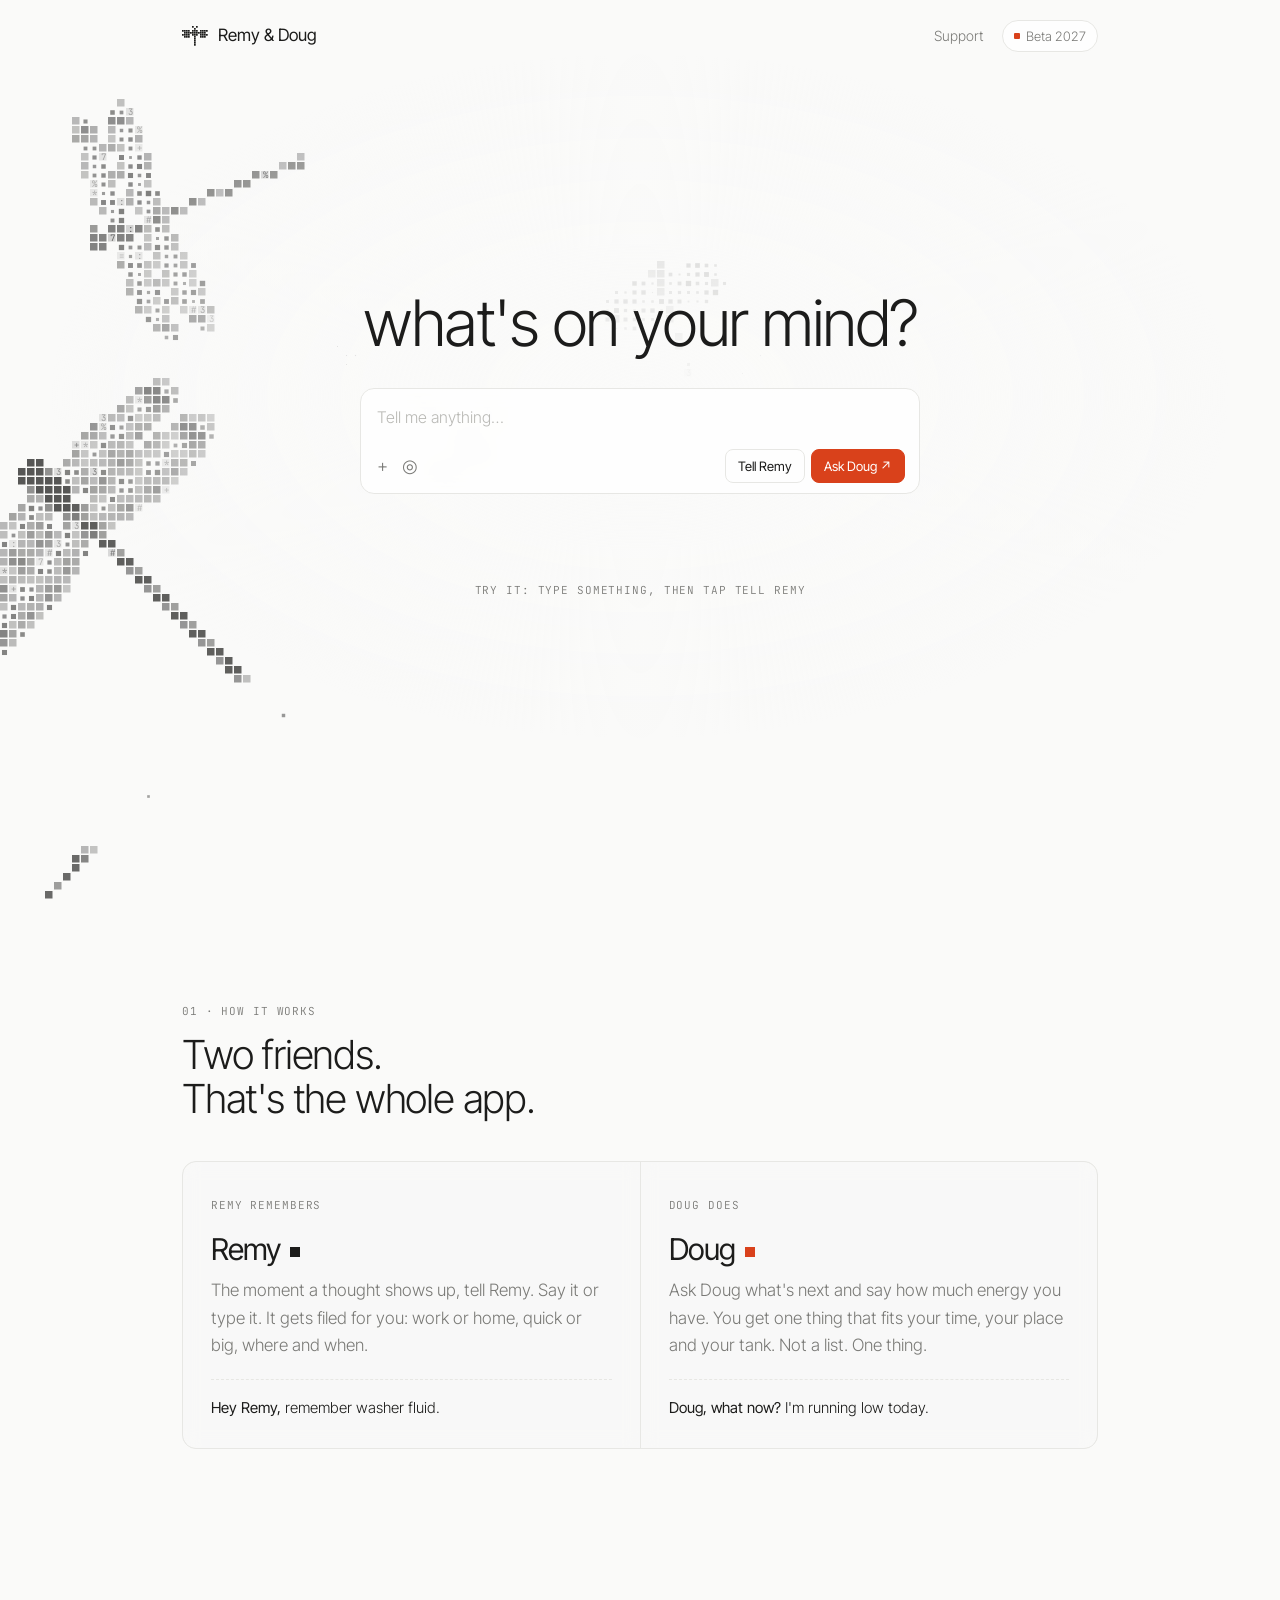
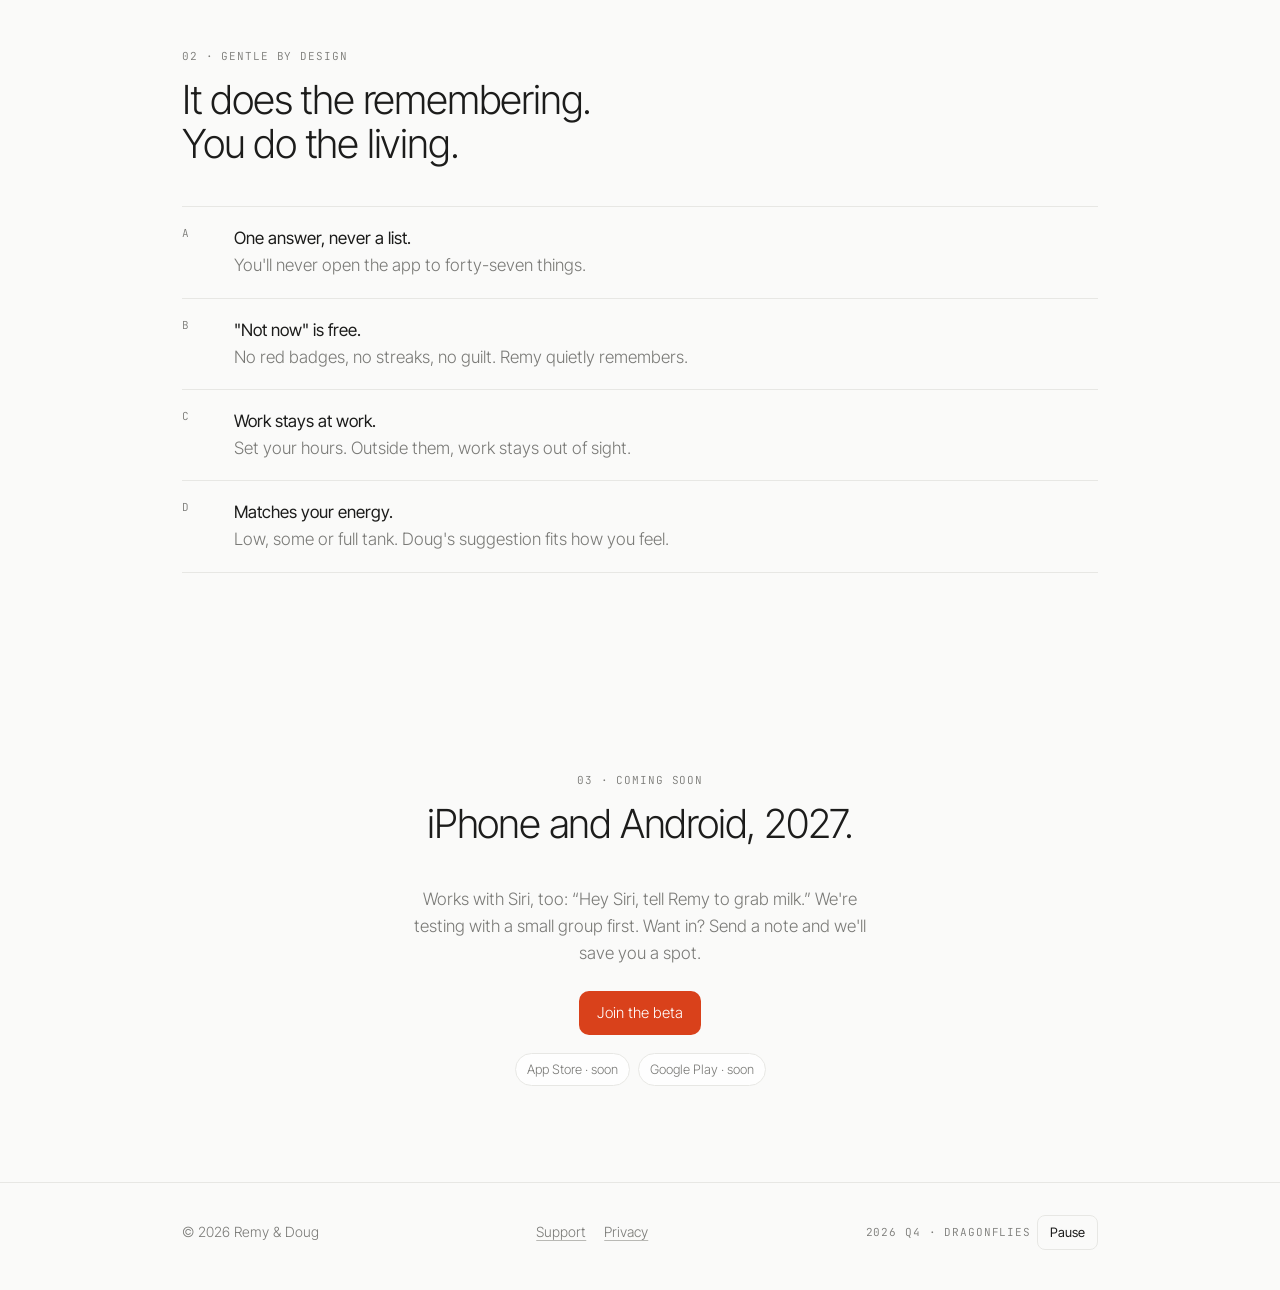
==== index.html @ 85ab2c06 "Remy & Doug website: pixel dragonfly home, privacy and support pages Co-Authored-By: Claude Opus 5.5" ====
<!doctype html>
<html lang="en">
<head>
  <meta charset="utf-8">
  <meta name="viewport" content="width=device-width, initial-scale=1">
  <title>Remy & Doug</title>
  <meta name="description" content="Remy remembers, Doug does. A gentle assistant for busy brains: tell Remy anything, ask Doug for the one thing to do right now.">
  <meta property="og:title" content="Remy & Doug">
  <meta property="og:description" content="Remy remembers, Doug does. A gentle assistant for busy brains: tell Remy anything, ask Doug for the one thing to do right now.">
  <meta property="og:url" content="https://remyanddoug.com/">
  <link rel="canonical" href="https://remyanddoug.com/">
  <meta name="theme-color" content="#FAFAF9" media="(prefers-color-scheme: light)">
  <meta name="theme-color" content="#111111" media="(prefers-color-scheme: dark)">
  <link rel="icon" href="favicon.svg" type="image/svg+xml">
  <link rel="apple-touch-icon" href="apple-touch-icon.png">
  <link rel="preconnect" href="https://fonts.googleapis.com">
  <link rel="preconnect" href="https://fonts.gstatic.com" crossorigin>
  <link href="https://fonts.googleapis.com/css2?family=Inter+Tight:wght@300;400;500&family=JetBrains+Mono:wght@400&display=swap" rel="stylesheet">
  <link rel="stylesheet" href="style.css">
</head>
<body>
  <canvas id="sea" aria-hidden="true"></canvas>
  <div class="glow" aria-hidden="true"></div>

  <div class="page">
    <header>
      <div class="wrap">
        <a class="logo" href="./"><svg class="mark" viewBox="0 0 13 10" aria-hidden="true"><rect x="5" y="0" width=".86" height=".86"/><rect x="7" y="0" width=".86" height=".86"/><rect x="6" y="1" width=".86" height=".86"/><rect x="0" y="2" width=".86" height=".86"/><rect x="1" y="2" width=".86" height=".86"/><rect x="2" y="2" width=".86" height=".86"/><rect x="3" y="2" width=".86" height=".86"/><rect x="5" y="2" width=".86" height=".86"/><rect x="6" y="2" width=".86" height=".86"/><rect x="7" y="2" width=".86" height=".86"/><rect x="9" y="2" width=".86" height=".86"/><rect x="10" y="2" width=".86" height=".86"/><rect x="11" y="2" width=".86" height=".86"/><rect x="12" y="2" width=".86" height=".86"/><rect x="1" y="3" width=".86" height=".86"/><rect x="2" y="3" width=".86" height=".86"/><rect x="3" y="3" width=".86" height=".86"/><rect x="4" y="3" width=".86" height=".86"/><rect x="5" y="3" width=".86" height=".86"/><rect x="6" y="3" width=".86" height=".86"/><rect x="7" y="3" width=".86" height=".86"/><rect x="8" y="3" width=".86" height=".86"/><rect x="9" y="3" width=".86" height=".86"/><rect x="10" y="3" width=".86" height=".86"/><rect x="11" y="3" width=".86" height=".86"/><rect x="0" y="4" width=".86" height=".86"/><rect x="1" y="4" width=".86" height=".86"/><rect x="2" y="4" width=".86" height=".86"/><rect x="3" y="4" width=".86" height=".86"/><rect x="5" y="4" width=".86" height=".86"/><rect x="6" y="4" width=".86" height=".86"/><rect x="7" y="4" width=".86" height=".86"/><rect x="9" y="4" width=".86" height=".86"/><rect x="10" y="4" width=".86" height=".86"/><rect x="11" y="4" width=".86" height=".86"/><rect x="12" y="4" width=".86" height=".86"/><rect x="1" y="5" width=".86" height=".86"/><rect x="2" y="5" width=".86" height=".86"/><rect x="3" y="5" width=".86" height=".86"/><rect x="6" y="5" width=".86" height=".86"/><rect x="9" y="5" width=".86" height=".86"/><rect x="10" y="5" width=".86" height=".86"/><rect x="11" y="5" width=".86" height=".86"/><rect x="6" y="6" width=".86" height=".86"/><rect x="6" y="7" width=".86" height=".86"/><rect x="6" y="8" width=".86" height=".86"/><rect x="6" y="9" width=".86" height=".86"/></svg><span>Remy &amp; Doug</span></a>
        <nav class="nav" aria-label="Main"><a href="support.html">Support</a><a class="pill" href="./#soon"><span class="dot"></span>Beta 2027</a></nav>
      </div>
    </header>

    <main>
      <div class="wrap hero">
        <h1>what's on your mind?</h1>
        <form class="ask" id="ask" autocomplete="off">
          <label for="thought" style="position:absolute;left:-9999px">Your thought</label>
          <input id="thought" maxlength="120" placeholder="Tell me anything…">
          <div class="row">
            <div class="tools" aria-hidden="true"><span>+</span><span>◎</span></div>
            <div class="btns">
              <button type="submit">Tell Remy</button>
              <button type="button" class="go" id="goBtn">Ask Doug ↗</button>
            </div>
          </div>
        </form>
        <div class="reply" id="reply" aria-live="polite"></div>
        <p class="mono hint">Try it: type something, then tap Tell Remy</p>
      </div>

      <section>
        <div class="wrap">
          <span class="mono">01 · How it works</span>
          <h2>Two friends.<br>That's the whole app.</h2>
          <div class="duo">
            <div class="add-word">
              <span class="mono">Remy remembers</span>
              <h3>Remy<span class="tick"></span></h3>
              <p>The moment a thought shows up, tell Remy. Say it or type it. It gets filed for you: work or home, quick or big, where and when.</p>
              <div class="say"><b>Hey Remy,</b> remember washer fluid.</div>
            </div>
            <div class="go-word">
              <span class="mono">Doug does</span>
              <h3>Doug<span class="tick"></span></h3>
              <p>Ask Doug what's next and say how much energy you have. You get one thing that fits your time, your place and your tank. Not a list. One thing.</p>
              <div class="say"><b>Doug, what now?</b> I'm running low today.</div>
            </div>
          </div>
        </div>
      </section>

      <section>
        <div class="wrap">
          <span class="mono">02 · Gentle by design</span>
          <h2>It does the remembering.<br>You do the living.</h2>
          <ul class="rules">
            <li><span class="mono">a</span><div><strong>One answer, never a list.</strong><span class="d">You'll never open the app to forty-seven things.</span></div></li>
            <li><span class="mono">b</span><div><strong>"Not now" is free.</strong><span class="d">No red badges, no streaks, no guilt. Remy quietly remembers.</span></div></li>
            <li><span class="mono">c</span><div><strong>Work stays at work.</strong><span class="d">Set your hours. Outside them, work stays out of sight.</span></div></li>
            <li><span class="mono">d</span><div><strong>Matches your energy.</strong><span class="d">Low, some or full tank. Doug's suggestion fits how you feel.</span></div></li>
          </ul>
        </div>
      </section>

      <section class="soon" id="soon">
        <div class="wrap">
          <span class="mono">03 · Coming soon</span>
          <h2>iPhone and Android, 2027.</h2>
          <p>Works with Siri, too: “Hey Siri, tell Remy to grab milk.” We're testing with a small group first. Want in? Send a note and we'll save you a spot.</p>
          <a class="go" href="mailto:hello@remyanddoug.com?subject=Beta">Join the beta</a>
          <div class="stores"><span class="pill">App Store · soon</span><span class="pill">Google Play · soon</span></div>
        </div>
      </section>
    </main>

    <footer>
      <div class="wrap">
        <span>© 2026 Remy &amp; Doug</span>
        <nav><a href="support.html">Support</a><a href="privacy.html">Privacy</a></nav>
        <div class="controls"><span class="mono" id="season"></span><button type="button" id="pause" aria-pressed="false">Pause</button></div>
      </div>
    </footer>
  </div>

  <script src="art/dragonflies.js"></script>
  <script src="js/sea.js"></script>
  <script>
  // Try-it demo
  const tucked = [];
  const starters = ['Water the basil', 'Reply to Sam’s text', 'Put the laundry in the dryer', 'Find the library book'];
  const reply = document.getElementById('reply');
  const input = document.getElementById('thought');
  const say = (html) => { reply.innerHTML = html; };
  const esc = (s) => s.replace(/[&<>"]/g, c => ({ '&': '&amp;', '<': '&lt;', '>': '&gt;', '"': '&quot;' }[c]));
  const ask = document.getElementById('ask');
  ask.addEventListener('submit', (e) => {
    e.preventDefault();
    const t = input.value.trim();
    if (!t) { input.focus(); return; }
    tucked.push(t);
    input.value = '';
    window.sea && sea.burst(ask);
    say(`<p>Remy’s got it: “${esc(t)}”. Nothing else to do.</p>`);
  });
  document.getElementById('goBtn').addEventListener('click', () => {
    const pool = tucked.length ? tucked : starters;
    const pick = pool[Math.floor(Math.random() * pool.length)];
    say(`<p>Doug says: right now, just this.</p><p class="one">${esc(pick)}</p>`);
  });

  if (window.ART) document.getElementById('season').textContent = `${ART.season} · ${ART.name}`;
  const pauseBtn = document.getElementById('pause');
  pauseBtn.addEventListener('click', () => {
    const p = pauseBtn.getAttribute('aria-pressed') !== 'true';
    pauseBtn.setAttribute('aria-pressed', p);
    pauseBtn.textContent = p ? 'Play' : 'Pause';
    window.sea && sea.setPaused(p);
  });
  </script>
</body>
</html>
---- style.css ----
:root {
  --bg: #FAFAF9;
  --ink: #1C1C1B;
  --soft: #7A7A77;
  --faint: #B9B9B5;
  --line: #E7E7E4;
  --card: rgba(255, 255, 255, 0.72);
  --pixel: 28, 28, 27;
  --glow: 250, 250, 249;
  --accent: #D9411B;
  --accent-ink: #FFFFFF;
  --max: 980px;
  color-scheme: light;
}
@media (prefers-color-scheme: dark) {
  :root:not([data-theme="light"]) {
    --bg: #111111;
    --ink: #EDEDEA;
    --soft: #8E8E8A;
    --faint: #4A4A47;
    --line: #262625;
    --card: rgba(24, 24, 23, 0.72);
    --pixel: 236, 236, 232;
    --glow: 17, 17, 17;
    --accent: #F2552B;
    color-scheme: dark;
  }
}
:root[data-theme="dark"] {
  --bg: #111111;
  --ink: #EDEDEA;
  --soft: #8E8E8A;
  --faint: #4A4A47;
  --line: #262625;
  --card: rgba(24, 24, 23, 0.72);
  --pixel: 236, 236, 232;
  --glow: 17, 17, 17;
  --accent: #F2552B;
  color-scheme: dark;
}

* { box-sizing: border-box; }
html { -webkit-text-size-adjust: 100%; }
body {
  margin: 0;
  background: var(--bg);
  color: var(--ink);
  font: 300 17px/1.6 "Inter Tight", ui-sans-serif, -apple-system, sans-serif;
  overflow-x: hidden;
}
.mono { font-family: "JetBrains Mono", ui-monospace, monospace; font-size: 11px; letter-spacing: 0.08em; text-transform: uppercase; color: var(--soft); }
a { color: inherit; text-underline-offset: 3px; text-decoration-color: var(--faint); }
:focus-visible { outline: 2px solid var(--accent); outline-offset: 3px; border-radius: 6px; }

/* Background sea */
#sea { position: fixed; inset: 0; z-index: 0; pointer-events: none; }
.glow {
  position: fixed; inset: 0; z-index: 1; pointer-events: none;
  background: radial-gradient(ellipse 46% 38% at 50% 44%, rgba(var(--glow), 0.96) 0%, rgba(var(--glow), 0.75) 45%, rgba(var(--glow), 0) 100%);
}
.page { position: relative; z-index: 2; }
.wrap { max-width: var(--max); margin: 0 auto; padding: 0 16px; }
@media (min-width: 700px) { .wrap { padding: 0 32px; } }

/* Header */
header .wrap { display: flex; align-items: center; justify-content: space-between; height: 72px; }
.logo { display: flex; align-items: center; gap: 10px; font-weight: 400; font-size: 17px; text-decoration: none; }
.logo svg { width: 26px; height: 20px; }
.logo svg rect { fill: var(--ink); }
.pill {
  display: inline-flex; align-items: center; gap: 6px; padding: 5px 11px;
  border: 1px solid var(--line); border-radius: 999px; background: var(--card);
  backdrop-filter: blur(6px); -webkit-backdrop-filter: blur(6px);
  font-size: 13px; color: var(--soft); text-decoration: none;
}
.pill .dot { width: 6px; height: 6px; border-radius: 1px; background: var(--accent); }

/* Hero */
.hero { min-height: calc(100svh - 72px); display: flex; flex-direction: column; align-items: center; justify-content: center; text-align: center; padding-bottom: 72px; }
h1 { font-weight: 300; font-size: clamp(38px, 7vw, 64px); line-height: 1.05; letter-spacing: -0.035em; margin: 0 0 32px; }
.ask {
  width: 100%; max-width: 560px; text-align: left;
  border: 1px solid var(--line); border-radius: 14px; background: var(--card);
  backdrop-filter: blur(8px); -webkit-backdrop-filter: blur(8px);
  padding: 14px 14px 10px;
}
.ask input {
  width: 100%; border: 0; background: transparent; color: var(--ink);
  font: inherit; font-size: 16px; padding: 2px 2px 18px; outline: none;
}
.ask input::placeholder { color: var(--faint); }
.ask .row { display: flex; align-items: center; justify-content: space-between; gap: 8px; }
.ask .tools { display: flex; gap: 14px; color: var(--soft); font-size: 18px; padding-left: 2px; }
.ask .tools span { cursor: default; line-height: 1; }
.ask .btns { display: flex; gap: 6px; }
button {
  font: inherit; font-size: 13px; font-weight: 400; cursor: pointer;
  border: 1px solid var(--line); background: transparent; color: var(--ink);
  border-radius: 8px; padding: 6px 12px; transition: background .15s, border-color .15s;
}
button:hover { border-color: var(--faint); }
.go { background: var(--accent); border-color: var(--accent); color: var(--accent-ink); }
.go:hover { filter: brightness(1.05); }
.reply { min-height: 64px; margin-top: 16px; max-width: 560px; width: 100%; }
.reply p { margin: 0; color: var(--soft); font-size: 15px; animation: rise .5s ease both; }
.reply .one { color: var(--ink); font-size: 19px; margin-top: 2px; }
@keyframes rise { from { opacity: 0; transform: translateY(6px); } to { opacity: 1; transform: none; } }
.hint { margin-top: 8px; }

/* Sections */
section { padding: 96px 0; }
h2 { font-weight: 300; font-size: clamp(28px, 4.4vw, 40px); letter-spacing: -0.03em; line-height: 1.1; margin: 10px 0 40px; }
.duo { display: grid; gap: 1px; background: var(--line); border: 1px solid var(--line); border-radius: 14px; overflow: hidden; }
@media (min-width: 760px) { .duo { grid-template-columns: 1fr 1fr; } }
.duo > div { background: var(--card); backdrop-filter: blur(8px); -webkit-backdrop-filter: blur(8px); padding: 28px; }
.duo h3 { font-weight: 400; font-size: 30px; letter-spacing: -0.03em; margin: 8px 0 4px; }
.duo h3 .tick { display: inline-block; width: 10px; height: 10px; margin-left: 10px; vertical-align: middle; background: var(--ink); }
.duo .go-word .tick { background: var(--accent); }
.duo p { margin: 0; color: var(--soft); }
.say { margin-top: 20px; padding-top: 16px; border-top: 1px dashed var(--line); font-size: 15px; }
.say b { font-weight: 400; color: var(--ink); }

.rules { list-style: none; padding: 0; margin: 0; border-top: 1px solid var(--line); }
.rules li { display: grid; grid-template-columns: 44px 1fr; gap: 8px; padding: 18px 0; border-bottom: 1px solid var(--line); }
.rules strong { font-weight: 400; }
.rules span.d { color: var(--soft); display: block; }

.soon { text-align: center; }
.soon p { color: var(--soft); max-width: 460px; margin: 0 auto 24px; }
.soon .go { font-size: 15px; padding: 10px 18px; text-decoration: none; display: inline-block; border-radius: 10px; }
.stores { display: flex; justify-content: center; gap: 8px; margin-top: 18px; flex-wrap: wrap; }

footer { padding: 32px 0 40px; border-top: 1px solid var(--line); }
footer .wrap { display: flex; justify-content: space-between; align-items: center; gap: 16px; flex-wrap: wrap; font-size: 14px; color: var(--soft); }
footer nav { display: flex; gap: 18px; }
.controls { display: flex; gap: 6px; align-items: center; }
.controls button[aria-pressed="true"] { background: var(--ink); color: var(--bg); border-color: var(--ink); }

@media (prefers-reduced-motion: reduce) {
  .reply p { animation: none; }
}
  

/* Header nav */
.nav { display: flex; align-items: center; gap: 18px; font-size: 14px; }
.nav a:not(.pill) { color: var(--soft); text-decoration: none; }
.nav a:not(.pill):hover { color: var(--ink); }

/* Privacy and support pages */
.doc { max-width: 680px; margin: 0 auto; padding: 48px 0 96px; }
.doc h1 { font-size: clamp(34px, 6vw, 52px); margin-bottom: 8px; }
.doc h2 { font-size: 22px; font-weight: 400; letter-spacing: -0.015em; margin: 40px 0 8px; }
.doc p, .doc li { color: var(--soft); }
.doc strong { color: var(--ink); font-weight: 400; }
.doc .updated { margin: 0 0 32px; }
.doc .summary { border: 1px solid var(--line); border-radius: 14px; padding: 18px 22px; background: var(--card); }
.doc .summary p:first-child { margin-top: 0; }
.doc .summary ul { margin-bottom: 0; padding-left: 20px; }
.doc details { border-bottom: 1px solid var(--line); padding: 14px 0; }
.doc details:first-of-type { border-top: 1px solid var(--line); }
.doc summary { cursor: pointer; color: var(--ink); font-weight: 400; list-style: none; display: flex; justify-content: space-between; gap: 16px; }
.doc summary::-webkit-details-marker { display: none; }
.doc summary::after { content: "+"; font-family: "JetBrains Mono", monospace; color: var(--soft); }
.doc details[open] summary::after { content: "\2212"; }
.doc details p { margin: 10px 0 2px; }
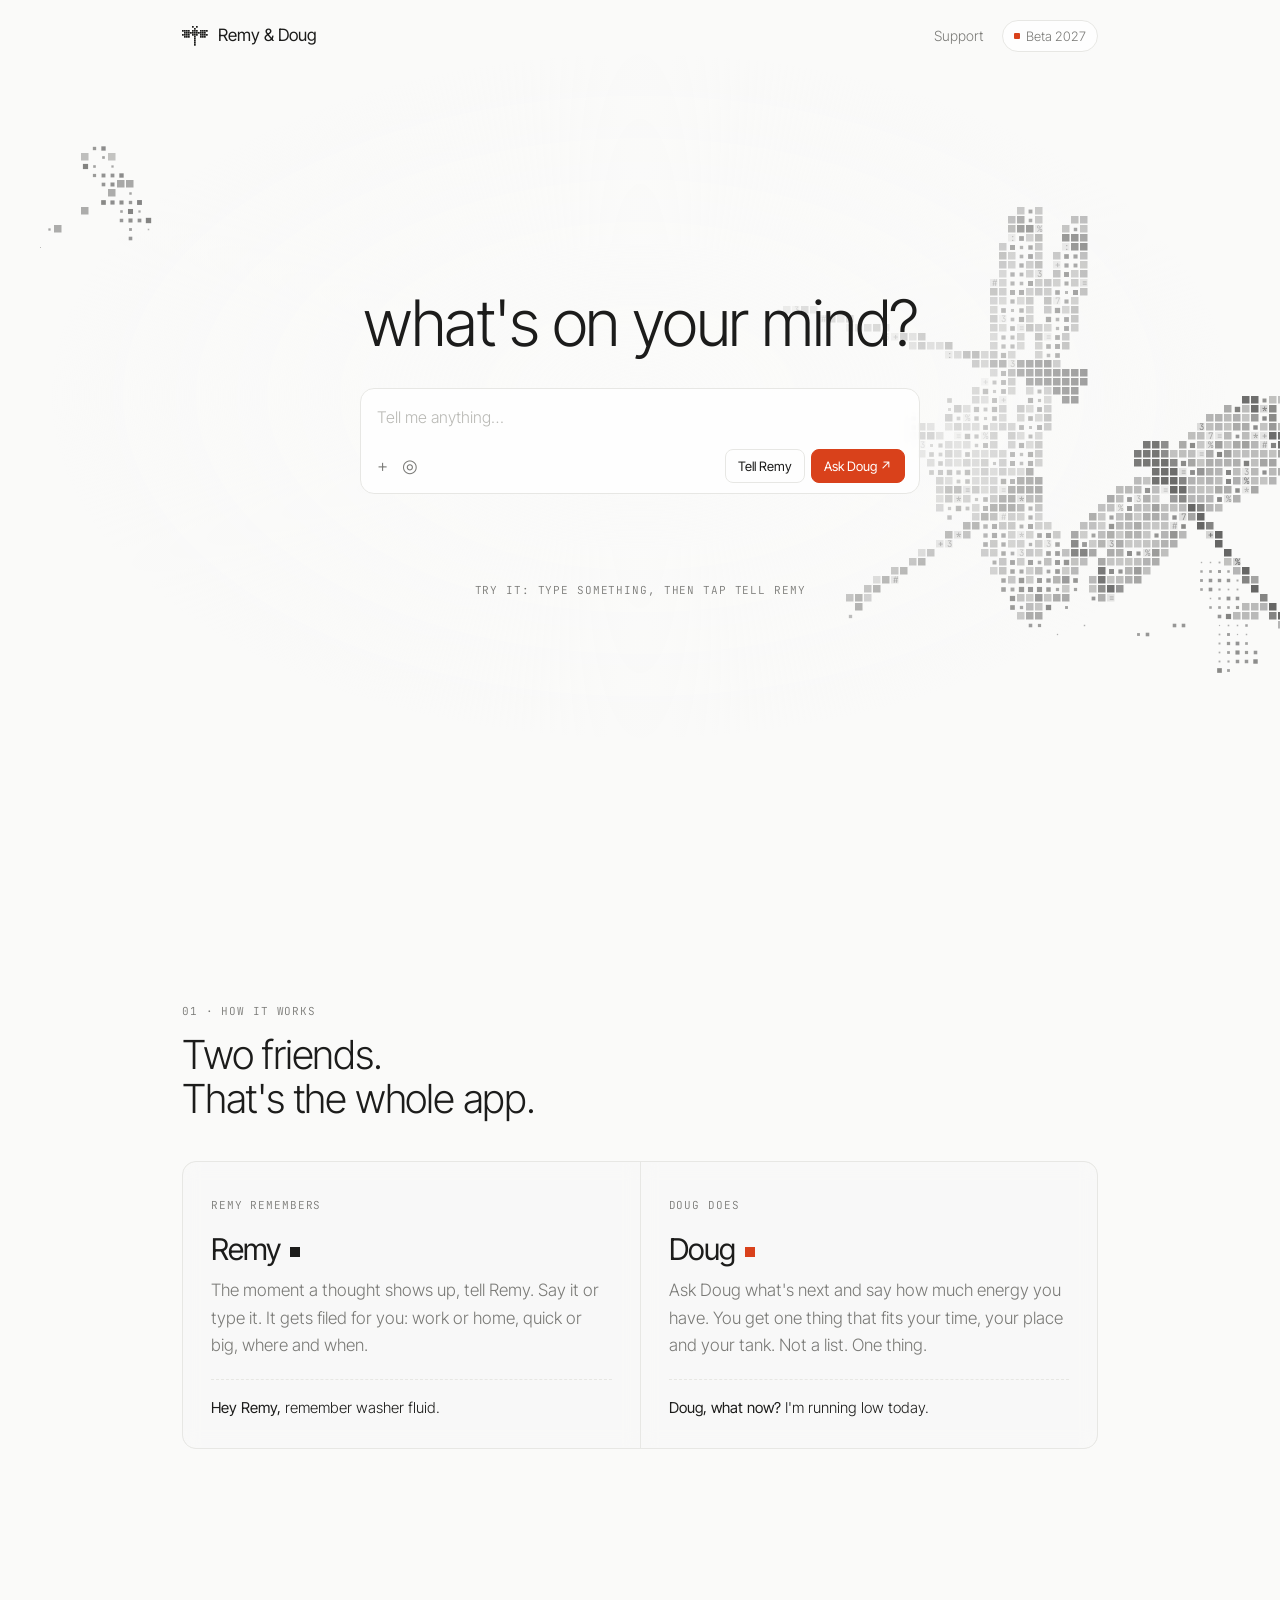
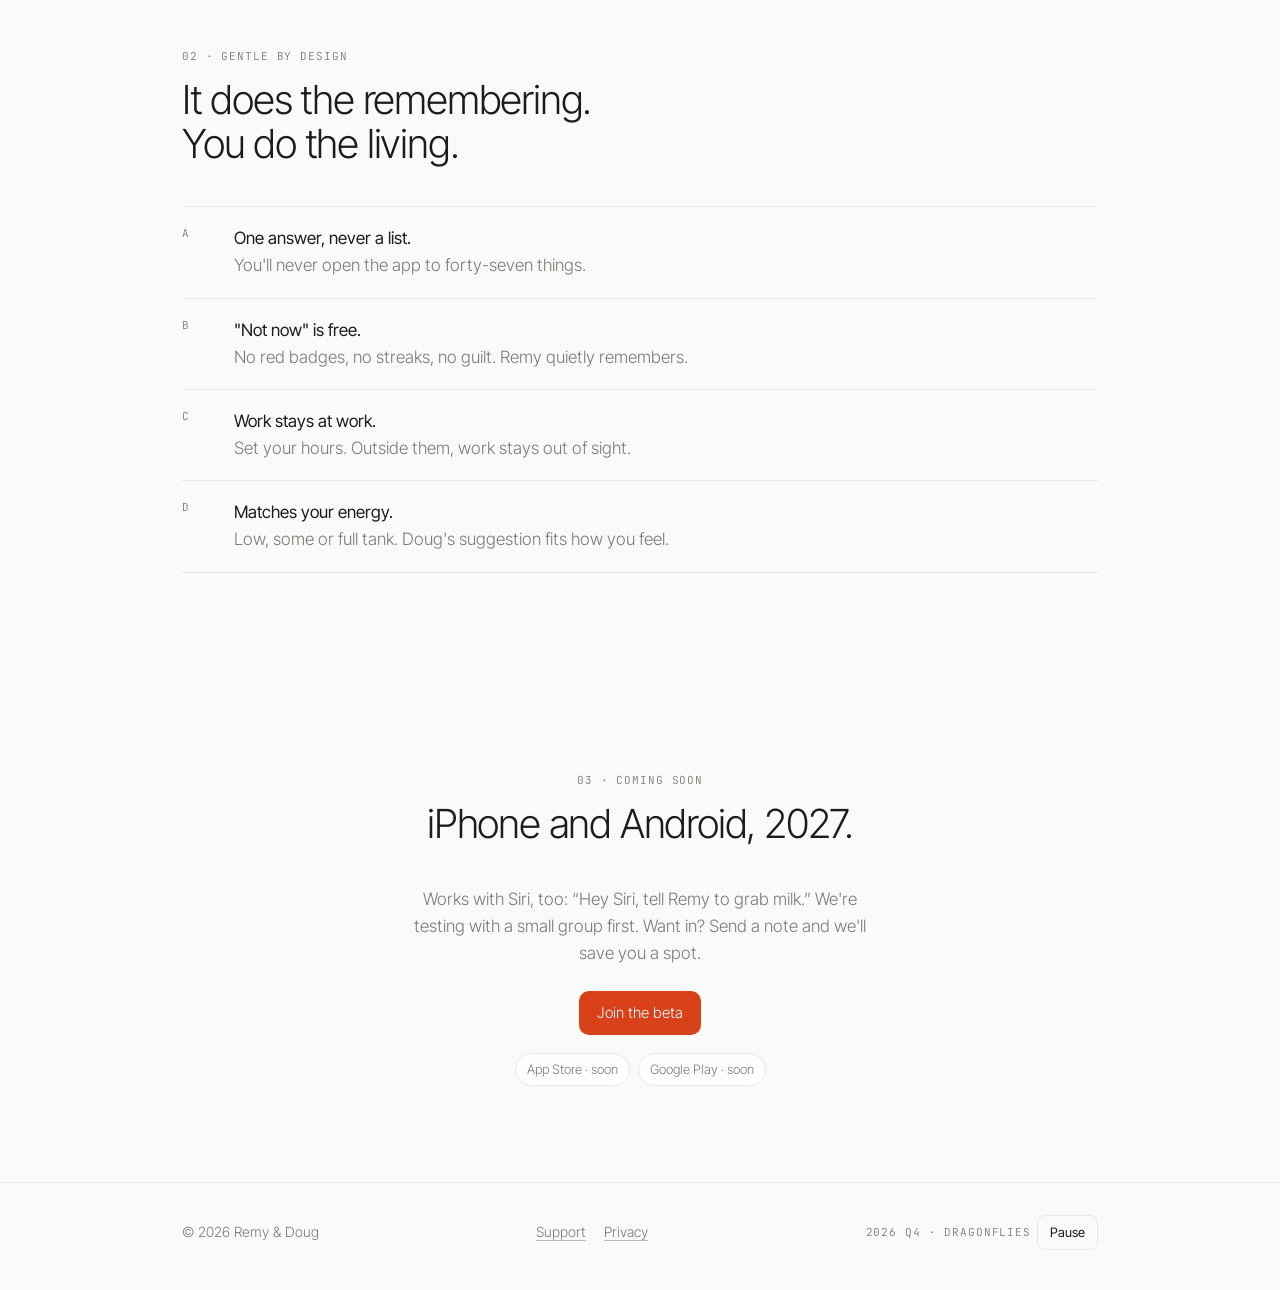
==== commit 5513fe45: "Favicon follows light and dark mode; light PNG fallbacks Co-Authored-By: Claude Opus 5.5 <noreply@an" ====
--- a/index.html
+++ b/index.html
@@ -11,6 +11,7 @@
   <link rel="canonical" href="https://remyanddoug.com/">
   <meta name="theme-color" content="#FAFAF9" media="(prefers-color-scheme: light)">
   <meta name="theme-color" content="#111111" media="(prefers-color-scheme: dark)">
+  <link rel="icon" href="favicon.png" sizes="48x48" type="image/png">
   <link rel="icon" href="favicon.svg" type="image/svg+xml">
   <link rel="apple-touch-icon" href="apple-touch-icon.png">
   <link rel="preconnect" href="https://fonts.googleapis.com">
